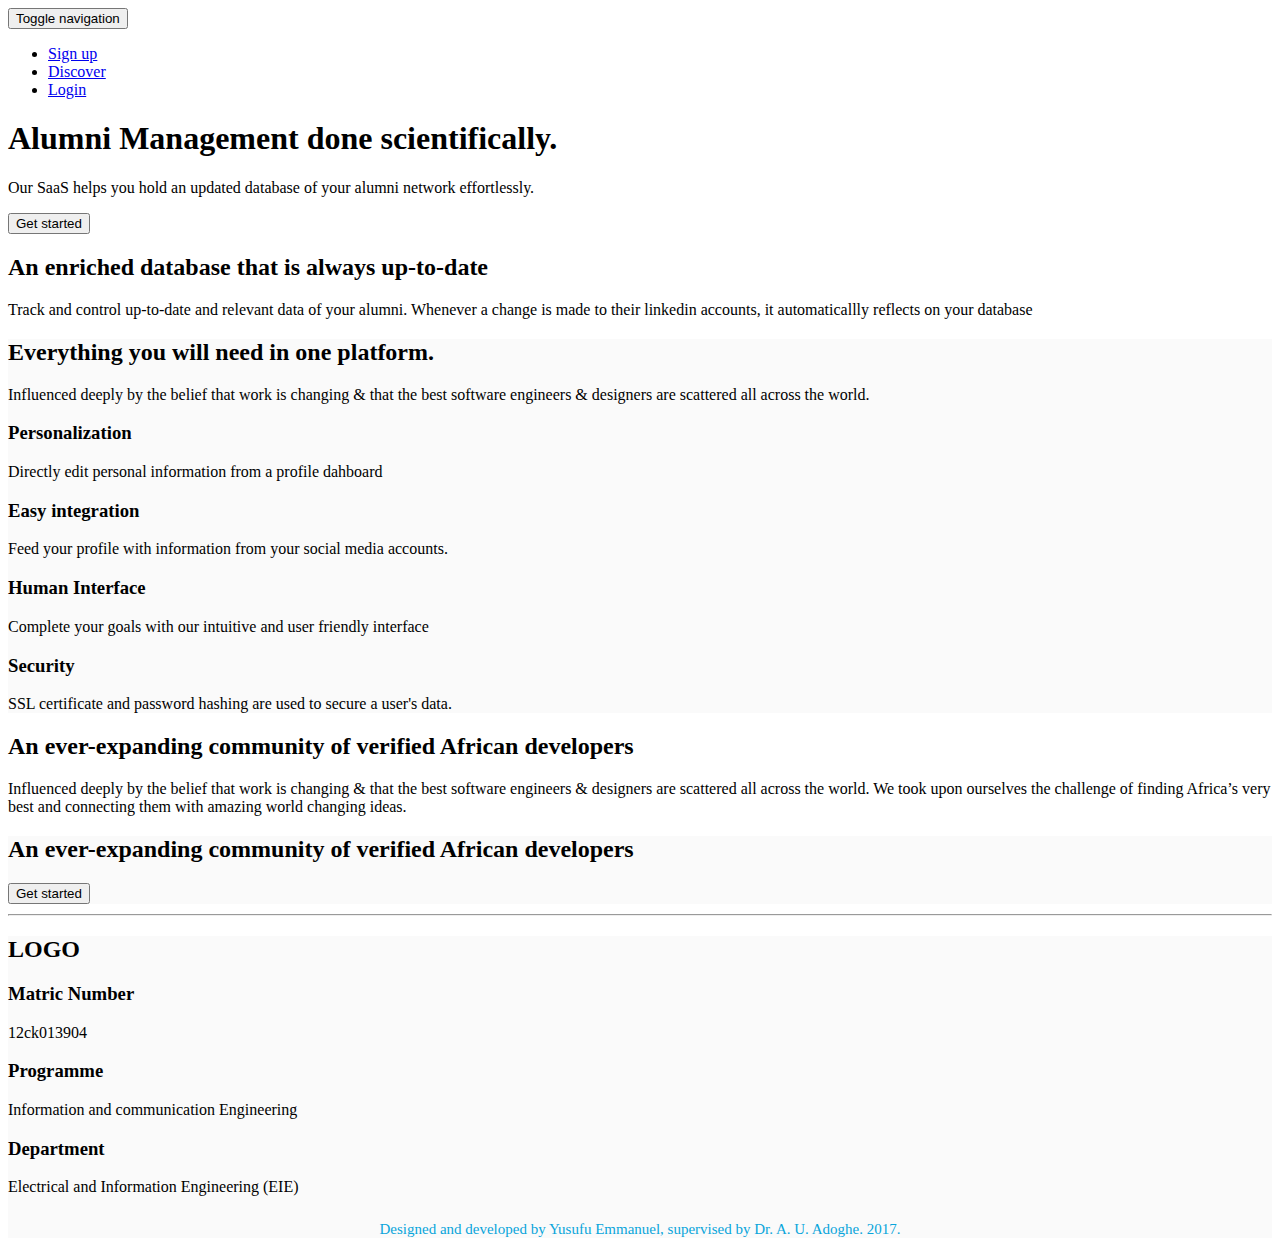
==== index.html @ 0151f698 "Files added via upload" ====
<!DOCTYPE html>
<html lang="en" ng-app="appMain">
  <head>
    <meta charset="utf-8">
    <meta http-equiv="X-UA-Compatible" content="IE=edge">
    <meta name="viewport" content="width=device-width, initial-scale=1">
    <!-- The above 3 meta tags *must* come first in the head; any other head content must come *after* these tags -->

    <meta http-equiv="pragma" content="no-cache">
    <meta http-equiv="expires" content="Wed, 04 Jan 2017 13:00:00 GMT" />


    <title>Hivebrite</title>

    


    <!--Import Google Icon Font-->
      


    <!-- Bootstrap -->
    <link href="css/bootstrap-3.3.7-dist/css/bootstrap.min.css" rel="stylesheet">
    <link rel="stylesheet" href="css/styles.css">    

    

    <!-- HTML5 shim and Respond.js for IE8 support of HTML5 elements and media queries -->
    <!-- WARNING: Respond.js doesn't work if you view the page via file:// -->
    <!--[if lt IE 9]>
      <script src="https://oss.maxcdn.com/html5shiv/3.7.3/html5shiv.min.js"></script>
      <script src="https://oss.maxcdn.com/respond/1.4.2/respond.min.js"></script>
    <![endif]-->

  <!-- Miscellaneous -->
    
    
  <link href="https://fonts.googleapis.com/css?family=Montserrat:500" rel="stylesheet"> 
  <link href="https://fonts.googleapis.com/css?family=Domine" rel="stylesheet">       
     
  </head>
  
  
  
  <body>

<header class="header">
        
    <nav class="navbar navbar-default">
      <div class="container">
        <!-- Brand and toggle get grouped for better mobile display -->
        <div class="navbar-header">
          <button type="button" class="navbar-toggle collapsed" data-toggle="collapse" data-target="#bs-example-navbar-collapse-1" aria-expanded="false">
            <span class="sr-only">Toggle navigation</span>
            <span class="icon-bar"></span>
            <span class="icon-bar"></span>
            <span class="icon-bar"></span>
          </button>
          <a class="navbar-brand" href="#"><img src="img/assets/Logo_Logo%20copy%203.png" alt="" width="" height="50px"></a>
        </div>

        <!-- Collect the nav links, forms, and other content for toggling -->
        <div class="collapse navbar-collapse" id="bs-example-navbar-collapse-1">
          <ul class="nav navbar-nav navbar-right">
            <li><a href="signup.html">Sign up</a></li>
            <li><a href="discover.html">Discover</a></li>
            <li><a href="./login.html">Login</a></li>
          </ul>
        </div><!-- /.navbar-collapse -->
      </div><!-- /.container-fluid -->
    </nav>
    
    <div class="banner">
       <div class="container">
        <div class="row">
            <div class="col-xs-12 col-sm-8 col-md-8">
               <div class="headline_talk">
                <h1>Alumni Management done scientifically.</h1 
                <div class="row">
                    <div class="col-xs-12 col-sm-8 col-md-8">
                        <p>Our SaaS helps you hold an updated database of your alumni network effortlessly.</p>
                        <a href="#">
                            <button class="btn btn-success">Get started</button>
                        </a>
                    </div>
                </div>
               </div>
            <div class="col-xs-hidden col-sm-4 col-md-4">
                <div class="headline_photo">
                
                </div>
            </div>
            </div>
        </div>
        </div>
    </div>
    
</header>   
       
<section class="about">
    <div class="container">
        <div class="row">
            <div class="col-xs-12 col-sm-6 col-md-6">
                <h2>An enriched database that is always up-to-date</h2>
                <p>Track and control up-to-date and relevant data of your alumni. Whenever a change is made to their linkedin accounts, it automaticallly reflects on your database</p>
            </div>
            <div class="col-xs-hidden col-sm-6 col-md-6">
                <div class="map">
                    
                </div>
            </div>
        </div>
    </div>
</section>
       
<section class="how_it_works" style="background-color: #FAFAFA;">
    <div class="container">
        <div class="row">
            <div class="col-xs-12 col-sm-12 col-md-12 land_write">
                <h2>Everything you will need in one platform.</h2>
                <p>Influenced deeply by the belief that work is changing &amp; that the best software engineers &amp; designers are scattered all across the world. </p>
            </div>
            <div class="col-xs-6 col-sm-3 col-md-3">
                <div class="feat">
                   <div class="svg svg_persona">
                       
                   </div>
                    <h3>Personalization</h3> 
                    <p>Directly edit personal information from a profile dahboard</p>
                </div>
            </div>
            <div class="col-xs-6 col-sm-3 col-md-3">
                <div class="feat">
                   <div class="svg svg_integra">
                       
                   </div>
                   <h3>Easy integration</h3> 
                   <p>Feed your profile with information from your social media accounts.</p>
                </div>
            </div>
            <div class="col-xs-6 col-sm-3 col-md-3">
                <div class="feat">
                   <div class="svg svg_interface">
                       
                   </div>
                    <h3>Human Interface</h3> 
                    <p>Complete your goals with our intuitive and user friendly interface</p>
                </div>
            </div>
            <div class="col-xs-6 col-sm-3 col-md-3">
                <div class="feat">
                   <div class="svg svg_security">
                       
                   </div>
                    <h3>Security</h3>
                    <p>SSL certificate and password hashing are used to secure a user's data.</p> 
                </div>
            </div>
        </div>
        <div class="row">
            
        </div>
    </div>
</section>
       
<section class="features">
    <div class="container">
        <div class="row">
            <div class="col-xs-12 col-sm-6 col-md-6">
                <h2>An ever-expanding community of verified African developers</h2>
                <p>Influenced deeply by the belief that work is changing &amp; that the best software engineers &amp; designers are scattered all across the world. We took upon ourselves the challenge of finding Africa’s very best and connecting them with amazing world changing ideas.</p>
            </div>
            <div class="col-xs-hidden col-sm-6 col-md-6">
                <div class="network">
                    
                </div>
            </div>
        </div>
    </div>
</section>   
       
<section class="call_to_action" style="background-color: #FAFAFA;">
    <div class="container">
        <div class="row">
            <div class="col-xs-12 col-sm-6 col-md-6">
                <h2>An ever-expanding community of verified African developers</h2>
                
            </div>
            <div class="col-xs-12 col-sm-6 col-md-6">
               <div style="margin-top: 20px;
    margin-bottom: 10px; display: block;">
                   <a href="#">
                            <button class="btn btn-success">Get started</button>
                   </a>
               </div>
            </div>
        </div>
    </div>
</section>  

<section  style="background-color: #FAFAFA; padding-top: 0px;
    padding-bottom: 0px;">
    <div class="container">
    <hr>      
    </div>
</section>

   
                                                                                                                                                                                                                                                                                                                  
<footer style="background-color: #FAFAFA;">
    <div class="container">
        <div class="row">
            <div class="col-xs-12 col-sm-3 col-md-3">
                <h2>LOGO</h2>
            </div>
            <div class="col-xs-6 col-sm-3 col-md-3">
                <h3>Matric Number</h3>
                <p>12ck013904</p>
            </div>
            <div class="col-xs-6 col-sm-3 col-md-3">
                <h3>Programme</h3>
                <p>Information and communication Engineering</p>
            </div>
            <div class="col-xs-6 col-sm-3 col-md-3">
                <h3>Department</h3>
                <p>Electrical and Information Engineering (EIE)</p>
            </div>
            <div class="col-md-12" style="text-align: center; margin-top: 25px; color: #09a5db; font-size: 15px;">
                Designed and developed by Yusufu Emmanuel, supervised by Dr. A. U. Adoghe. 2017.
            </div>
        </div>
    </div>
</footer>        
        
    
    
    

    <!-- jQuery (necessary for Bootstrap's JavaScript plugins) -->
    <script src="js/jquery-3.1.1.min.js"></script>
    <!-- Include all compiled plugins (below), or include individual files as needed -->
    <script src="css/bootstrap-3.3.7-dist/js/bootstrap.min.js"></script>
    <script src="js/script.js"></script>

  </body>
</html>
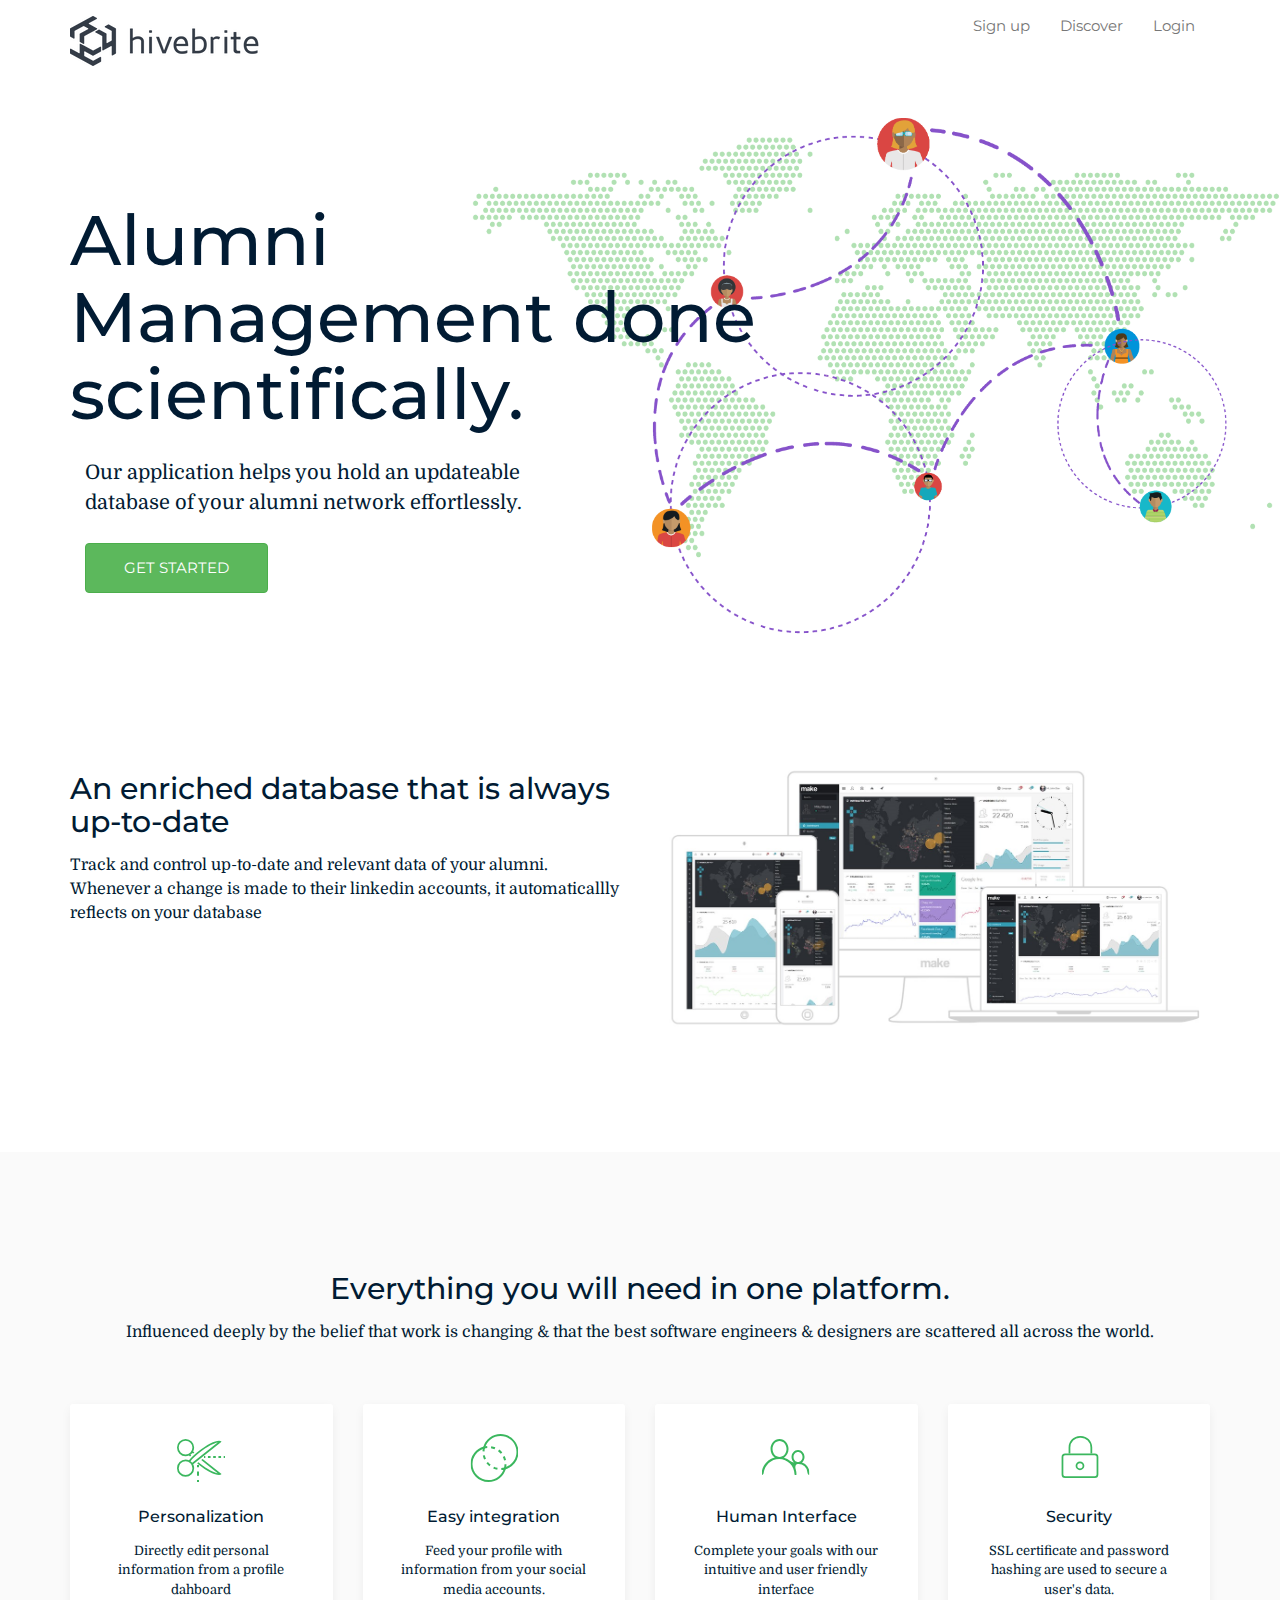
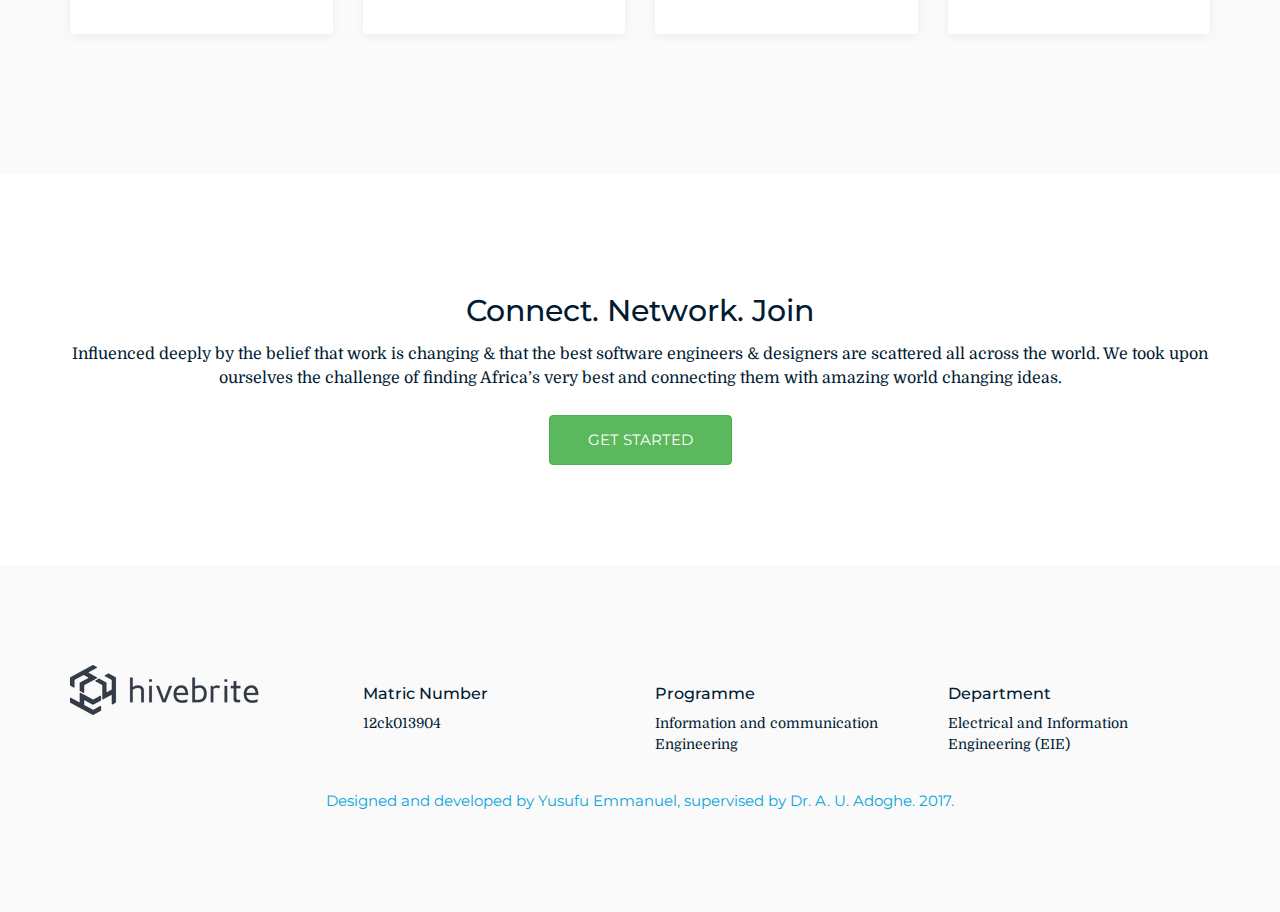
==== commit 2ea3ef1b: "second commit" ====
--- a/index.html
+++ b/index.html
@@ -10,7 +10,7 @@
     <meta http-equiv="expires" content="Wed, 04 Jan 2017 13:00:00 GMT" />
 
 
-    <title>Hivebrite</title>
+    <title>Almahive</title>
 
     
 
@@ -56,15 +56,15 @@
             <span class="icon-bar"></span>
             <span class="icon-bar"></span>
           </button>
-          <a class="navbar-brand" href="#"><img src="img/assets/Logo_Logo%20copy%203.png" alt="" width="" height="50px"></a>
+          <a class="navbar-brand" href="#"><img src="img/hb.png" alt="" height="50px"></a>
         </div>
 
         <!-- Collect the nav links, forms, and other content for toggling -->
         <div class="collapse navbar-collapse" id="bs-example-navbar-collapse-1">
           <ul class="nav navbar-nav navbar-right">
-            <li><a href="signup.html">Sign up</a></li>
+            <li><a href="signup.php">Sign up</a></li>
             <li><a href="discover.html">Discover</a></li>
-            <li><a href="./login.html">Login</a></li>
+            <li><a href="./login.php">Login</a></li>
           </ul>
         </div><!-- /.navbar-collapse -->
       </div><!-- /.container-fluid -->
@@ -78,8 +78,8 @@
                 <h1>Alumni Management done scientifically.</h1 
                 <div class="row">
                     <div class="col-xs-12 col-sm-8 col-md-8">
-                        <p>Our SaaS helps you hold an updated database of your alumni network effortlessly.</p>
-                        <a href="#">
+                        <p>Our application helps you hold an updateable database of your alumni network effortlessly.</p>
+                        <a href="signup.php">
                             <button class="btn btn-success">Get started</button>
                         </a>
                     </div>
@@ -165,45 +165,19 @@
        
 <section class="features">
     <div class="container">
-        <div class="row">
-            <div class="col-xs-12 col-sm-6 col-md-6">
-                <h2>An ever-expanding community of verified African developers</h2>
+        <div class="row" style="text-align: center;">
+            <div class="col-xs-12 col-sm-12 col-md-12">
+                <h2>Connect. Network. Join</h2>
                 <p>Influenced deeply by the belief that work is changing &amp; that the best software engineers &amp; designers are scattered all across the world. We took upon ourselves the challenge of finding Africa’s very best and connecting them with amazing world changing ideas.</p>
-            </div>
-            <div class="col-xs-hidden col-sm-6 col-md-6">
-                <div class="network">
-                    
-                </div>
+<a href="signup.php">
+<button class="btn btn-success" style="margin-top: 15px; width: 183px; height: 50px; font-size: 15px; text-transform: uppercase;">Get started</button>
+</a>
             </div>
         </div>
     </div>
 </section>   
-       
-<section class="call_to_action" style="background-color: #FAFAFA;">
-    <div class="container">
-        <div class="row">
-            <div class="col-xs-12 col-sm-6 col-md-6">
-                <h2>An ever-expanding community of verified African developers</h2>
-                
-            </div>
-            <div class="col-xs-12 col-sm-6 col-md-6">
-               <div style="margin-top: 20px;
-    margin-bottom: 10px; display: block;">
-                   <a href="#">
-                            <button class="btn btn-success">Get started</button>
-                   </a>
-               </div>
-            </div>
-        </div>
-    </div>
-</section>  
-
-<section  style="background-color: #FAFAFA; padding-top: 0px;
-    padding-bottom: 0px;">
-    <div class="container">
-    <hr>      
-    </div>
-</section>
+        
+
 
    
                                                                                                                                                                                                                                                                                                                   
@@ -211,7 +185,7 @@
     <div class="container">
         <div class="row">
             <div class="col-xs-12 col-sm-3 col-md-3">
-                <h2>LOGO</h2>
+                <img src="img/hb.png" alt="" height="50px">
             </div>
             <div class="col-xs-6 col-sm-3 col-md-3">
                 <h3>Matric Number</h3>
@@ -237,10 +211,10 @@
     
 
     <!-- jQuery (necessary for Bootstrap's JavaScript plugins) -->
-    <script src="js/jquery-3.1.1.min.js"></script>
+    <script src="scripts/jquery-3.1.1.min.js"></script>
     <!-- Include all compiled plugins (below), or include individual files as needed -->
     <script src="css/bootstrap-3.3.7-dist/js/bootstrap.min.js"></script>
-    <script src="js/script.js"></script>
+    <script src="scripts/script.js"></script>
 
   </body>
 </html>--- a/css/styles.css
+++ b/css/styles.css
@@ -0,0 +1,219 @@
+
+body {
+    font-family: 'Montserrat', sans-serif;
+    line-height: 1.5;
+    padding: 0;
+    margin: 0;
+    color: #011b33;
+}
+
+.body {
+    
+}
+
+
+/*Miscellaneous*/
+h1, h2, h3, h4, h5, h6 {
+    font-family: 'Montserrat', sans-serif;
+    color: #011b33;
+}
+
+h3 {
+    font-size: 1.6rem;
+}
+
+section p {
+    font-family: 'Domine', sans-serif;
+    font-size: 16px;
+    margin-top: 15px;
+}
+
+p {
+    font-family: 'Domine', sans-serif;
+    color: #011b33;
+}
+/*End Miscellaneous*/
+
+
+.header {
+    
+}
+
+.header nav.navbar {
+    margin-bottom: 0px;
+}
+
+.header nav.navbar-default {
+    background-color: transparent;
+    border-color: transparent;
+}
+
+.header div.banner {
+    width: 100%;
+    height: 600px;
+    padding-top: 50px;
+    padding-bottom: 50px;
+    background-image: url(../img/assets/Logo-06.png);
+    background-size: cover;
+    background-position: 0% 45%;
+}
+
+.header div.discover_banner {
+    width: 100%;
+    height: 300px;
+    padding-top: 50px;
+    padding-bottom: 50px;
+    text-align: center;
+    background-image: url(../img/geo-pattern-26b3259d36156a6593994645e1af8601e298de0d1a7d0833f9efa607ca2f0aed.png);
+    background-size: contain;
+    background-blend-mode: color-dodge;
+}
+
+.header div.discover_banner input {
+    text-align: center;
+}
+
+#bs-example-navbar-collapse-1 > ul > li > a {
+    font-size: 15px;
+}
+
+div.banner div.headline_talk {
+    margin-top: 100px;
+}
+
+
+div.banner div.headline_talk h1 {
+    
+}
+
+@media (min-width:768px){
+    div.banner div.headline_talk h1 {
+    font-size: 70px;
+      }
+}
+
+div.banner div.headline_talk p {
+    margin-top: 15px;
+    font-size: 20px;
+}
+
+div.banner div.headline_talk button.btn {
+    margin-top: 15px;
+    width: 183px;
+    height: 50px;
+    font-size: 15px;
+    text-transform: uppercase;
+}
+
+@media (max-width:768px) {
+    div.banner div.headline_talk {
+        text-align: center;
+    }
+}
+
+@media (min-width:768px) {
+    div.banner div.headline_talk h1 {
+    font-size: 70px;
+      }
+}
+
+
+section {
+    padding-top: 100px;
+    padding-bottom: 100px;
+}
+
+footer {
+    padding-top: 100px;
+    padding-bottom: 100px;
+}
+
+
+    div.land_write {
+        text-align: center;
+}
+
+section.about {
+    
+}
+
+section.how_it_works div.feat {
+    text-align: center;
+    margin-top: 50px;
+    background: #fff;
+}
+
+div.map {    
+    height: 300px;
+}
+
+@media (min-width:768px){
+    div.map {
+    background-image: url(../img/responsive.jpg);
+    background-size: cover;
+    }
+}
+
+section.features div.network {
+    
+}
+
+section.call_to_action {
+    height: 235px;
+    padding-top: 50px;
+    padding-bottom: 50px;
+}
+
+
+
+
+/*Begin SVG*/
+section.how_it_works div.feat {
+    border-radius: 3px;
+    box-shadow: 0 3px 12px -2px rgba(0,0,0,0.08);
+    margin-bottom: 40px;
+    padding: 30px 25px 25px;
+}
+
+section.how_it_works div.feat p {
+    font-size: 1.3rem;
+}
+
+
+.icon {
+    display: block;
+    margin: 0 auto;
+    width: 45px;
+    height: 45px;
+}
+
+.svg {
+    display: inline-block;
+    height: 48px;
+    width: 48px;
+}
+
+.svg_persona {
+    background: url(../img/sprite.svg) 50% 40% no-repeat;
+}
+
+.svg_integra {
+    background: url(../img/sprite.svg) 66.5% 0 no-repeat;
+}
+
+.svg_interface {
+    background: url(../img/sprite.svg) 83.5% 40% no-repeat;
+}
+
+.svg_security {
+    background: url(../img/sprite.svg) 83% 100% no-repeat;
+}
+
+/*End SVG*/
+
+/*@media (min-width:992px){.container{width:1000px}}*/
+
+
+
+
+
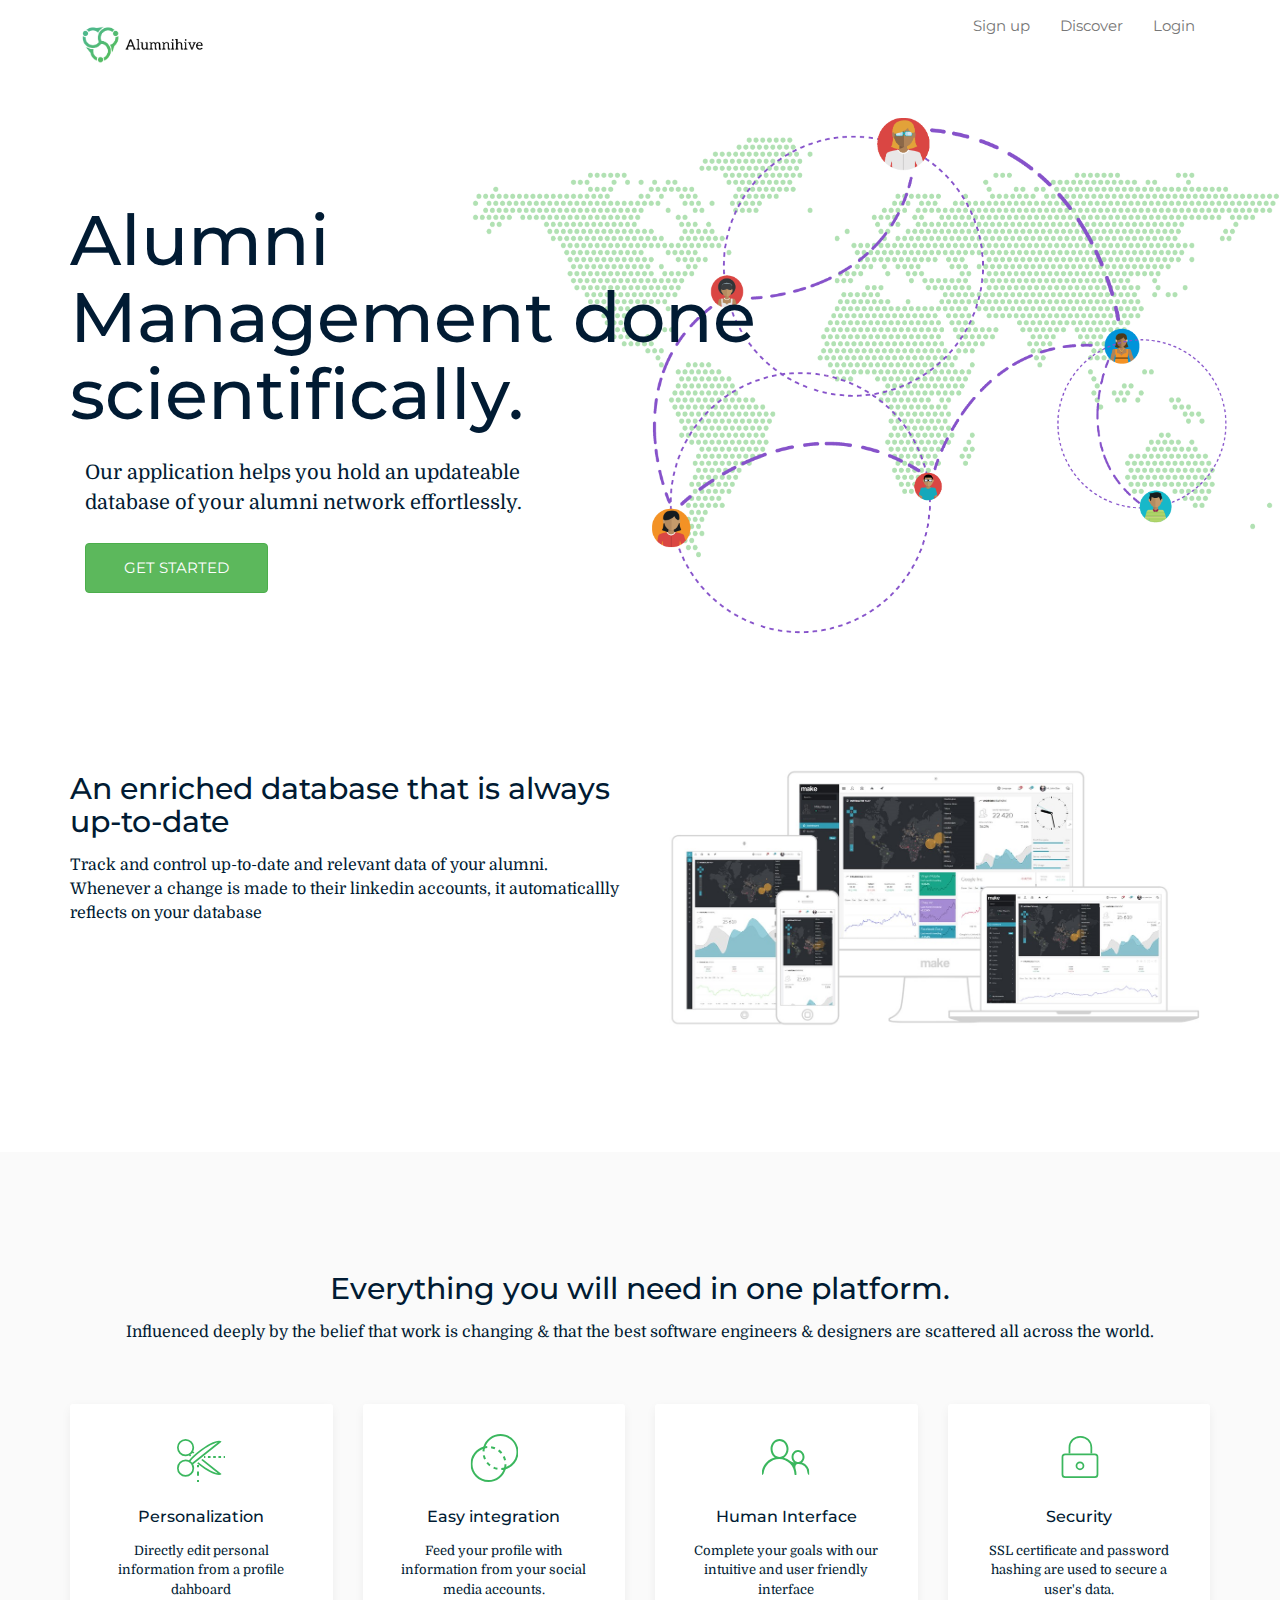
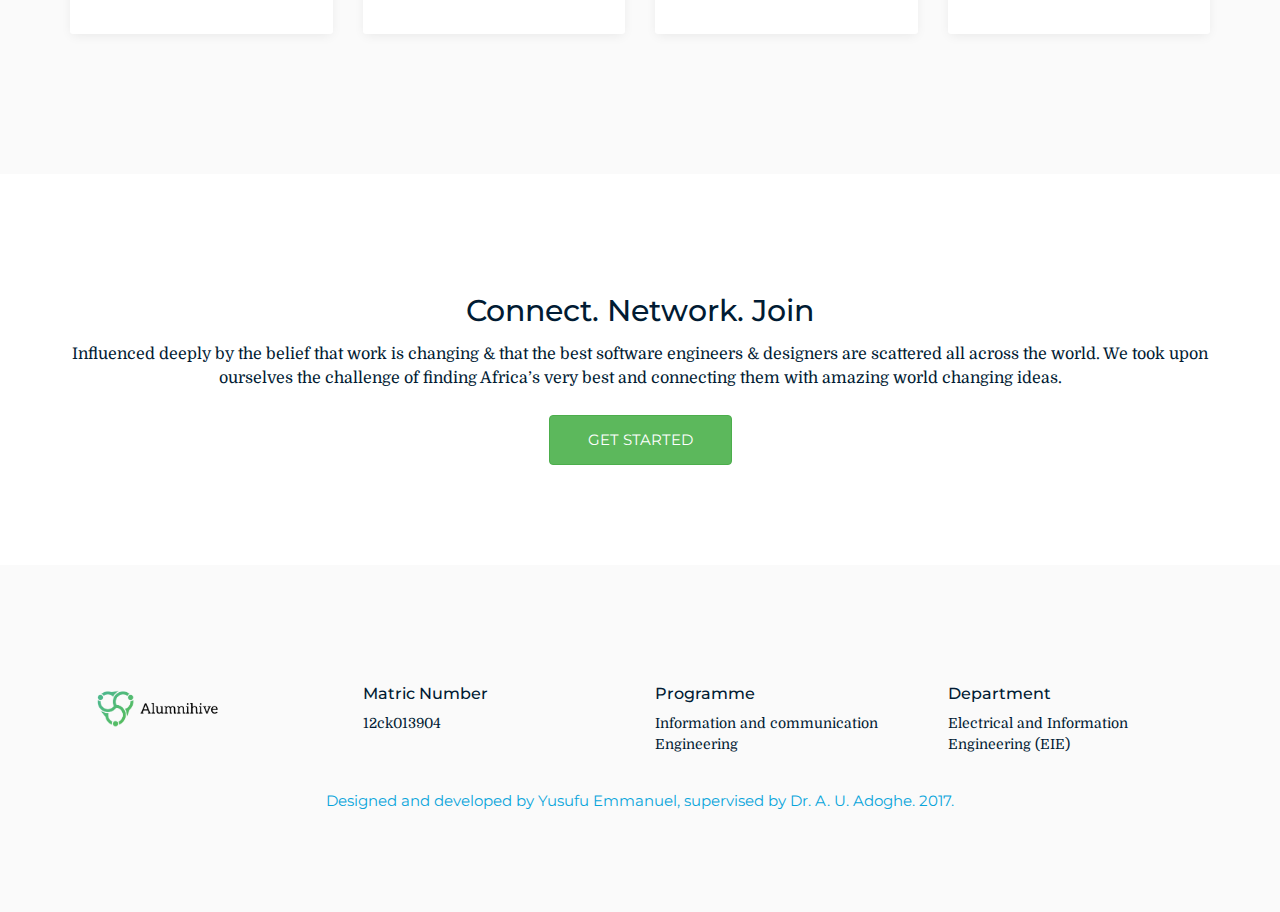
==== commit bae952ad: "fourth commit" ====
--- a/index.html
+++ b/index.html
@@ -56,7 +56,7 @@
             <span class="icon-bar"></span>
             <span class="icon-bar"></span>
           </button>
-          <a class="navbar-brand" href="#"><img src="img/hb.png" alt="" height="50px"></a>
+          <a class="navbar-brand" href="#"><img src="img/assets/Logo_Logo%20copy%203.png" alt="" height="50px"></a>
         </div>
 
         <!-- Collect the nav links, forms, and other content for toggling -->
@@ -185,7 +185,7 @@
     <div class="container">
         <div class="row">
             <div class="col-xs-12 col-sm-3 col-md-3">
-                <img src="img/hb.png" alt="" height="50px">
+                <a class="navbar-brand" href="#"><img src="img/assets/Logo_Logo%20copy%203.png" alt="" height="50px"></a>
             </div>
             <div class="col-xs-6 col-sm-3 col-md-3">
                 <h3>Matric Number</h3>
